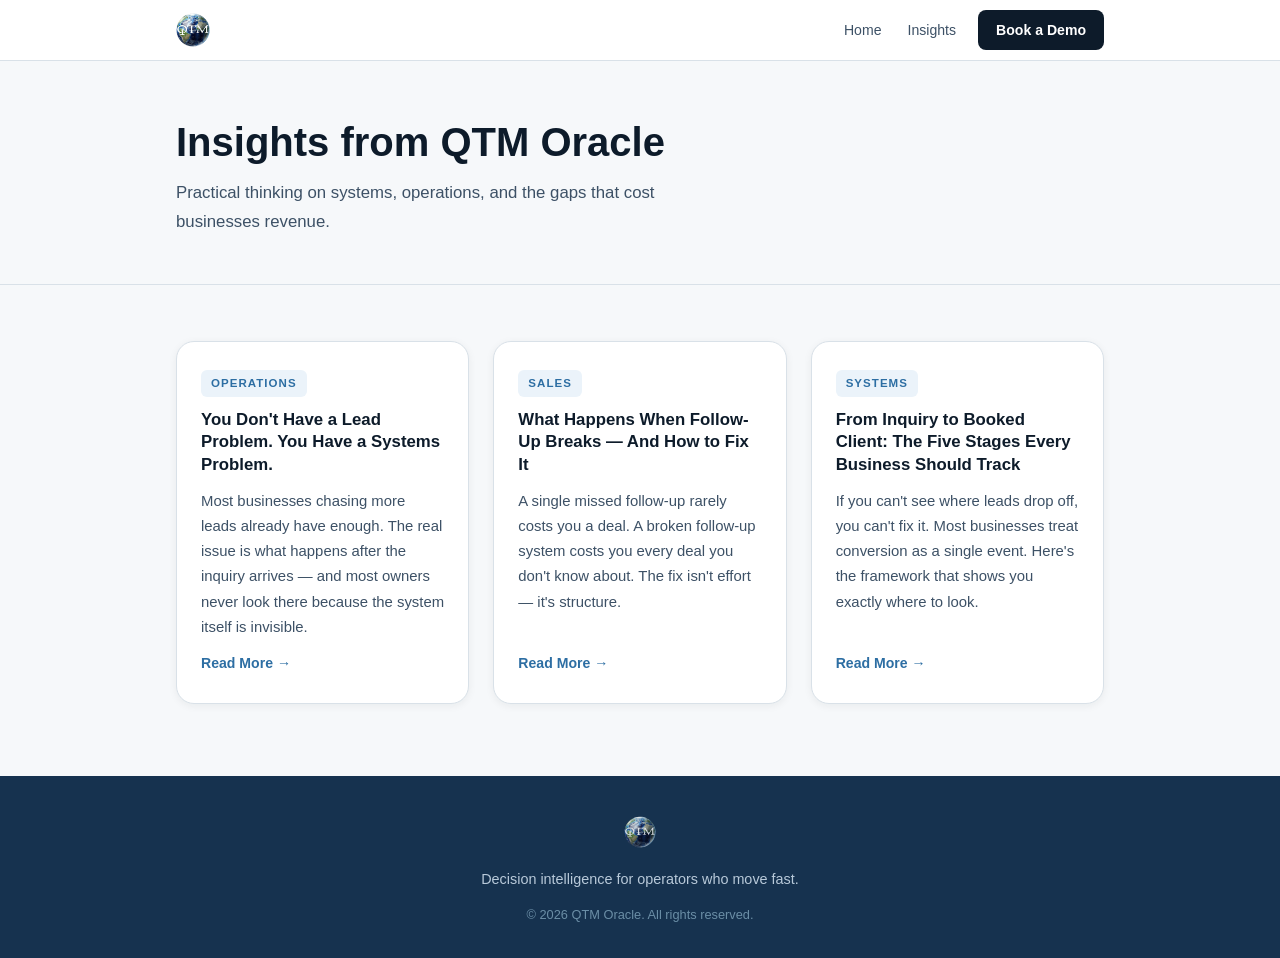
==== blog.html @ 83e41370 "Initial QTM Oracle site" ====
<!DOCTYPE html>
<html lang="en">
<head>
  <meta charset="UTF-8" />
  <meta name="viewport" content="width=device-width, initial-scale=1.0" />
  <title>Insights — QTM Oracle</title>
  <link rel="stylesheet" href="./styles.css" />
</head>
<body>

  <!-- HEADER -->
  <header class="site-header">
    <div class="header-inner">
      <a href="./" class="header-logo-link">
        <img src="./assets/logo.png" alt="QTM Oracle" class="brand-logo" />
      </a>
      <nav class="header-nav">
        <a href="./" class="nav-link">Home</a>
        <a href="./blog.html" class="nav-link">Insights</a>
        <a href="./#booking" class="btn-nav">Book a Demo</a>
      </nav>
    </div>
  </header>

  <!-- PAGE HEADER -->
  <div class="blog-page-header">
    <div class="container">
      <h1>Insights from QTM Oracle</h1>
      <p>Practical thinking on systems, operations, and the gaps that cost businesses revenue.</p>
    </div>
  </div>

  <!-- ARTICLE LIST -->
  <section class="blog-index-section">
    <div class="container">
      <div class="blog-index-grid">

        <article class="blog-card">
          <div class="blog-tag">Operations</div>
          <h3>You Don't Have a Lead Problem. You Have a Systems Problem.</h3>
          <p>Most businesses chasing more leads already have enough. The real issue is what happens after the inquiry arrives — and most owners never look there because the system itself is invisible.</p>
          <a href="./blog/lead-problem-vs-systems-problem.html" class="blog-read-more">Read More &rarr;</a>
        </article>

        <article class="blog-card">
          <div class="blog-tag">Sales</div>
          <h3>What Happens When Follow-Up Breaks — And How to Fix It</h3>
          <p>A single missed follow-up rarely costs you a deal. A broken follow-up system costs you every deal you don't know about. The fix isn't effort — it's structure.</p>
          <a href="./blog/follow-up-breaks-and-how-to-fix-it.html" class="blog-read-more">Read More &rarr;</a>
        </article>

        <article class="blog-card">
          <div class="blog-tag">Systems</div>
          <h3>From Inquiry to Booked Client: The Five Stages Every Business Should Track</h3>
          <p>If you can't see where leads drop off, you can't fix it. Most businesses treat conversion as a single event. Here's the framework that shows you exactly where to look.</p>
          <a href="./blog/inquiry-to-booked-client-five-stages.html" class="blog-read-more">Read More &rarr;</a>
        </article>

      </div>
    </div>
  </section>

  <!-- FOOTER -->
  <footer class="footer">
    <div class="container">
      <img src="./assets/logo.png" alt="QTM Oracle" class="footer-logo" />
      <p class="footer-tagline">Decision intelligence for operators who move fast.</p>
      <p class="footer-copy">&copy; 2026 QTM Oracle. All rights reserved.</p>
    </div>
  </footer>

</body>
</html>
---- styles.css ----
/* ============================================
   QTM ORACLE — STYLES
   Mobile-first, plain CSS
   ============================================ */

/* --- RESET & BASE --- */
*, *::before, *::after {
  box-sizing: border-box;
  margin: 0;
  padding: 0;
}

html {
  scroll-behavior: smooth;
}

body {
  background-color: #F6F8FA;
  color: #0D1B2A;
  font-family: -apple-system, BlinkMacSystemFont, 'Segoe UI', Roboto, 'Helvetica Neue', Arial, sans-serif;
  font-size: 16px;
  line-height: 1.6;
  -webkit-font-smoothing: antialiased;
}

/* --- CONTAINER --- */
.container {
  width: 100%;
  max-width: 680px;
  margin: 0 auto;
  padding: 0 20px;
}

/* --- TYPOGRAPHY --- */
h1, h2, h3 {
  line-height: 1.25;
  font-weight: 700;
}

h1 { font-size: clamp(1.75rem, 5vw, 2.5rem); }
h2 { font-size: clamp(1.4rem, 4vw, 2rem); }
h3 { font-size: 1.1rem; }

p {
  color: #3D5166;
  line-height: 1.7;
}

/* --- BUTTONS --- */
.btn {
  display: block;
  width: 100%;
  padding: 16px 24px;
  min-height: 48px;
  border-radius: 12px;
  font-size: 1rem;
  font-weight: 600;
  text-align: center;
  text-decoration: none;
  cursor: pointer;
  border: none;
  transition: opacity 0.15s ease, transform 0.1s ease;
}

.btn:active {
  transform: scale(0.98);
}

.btn-primary {
  background-color: #0D1B2A;
  color: #FFFFFF;
}

.btn-primary:hover {
  opacity: 0.88;
}

.btn-light {
  background-color: #FFFFFF;
  color: #0D1B2A;
}

.btn-light:hover {
  opacity: 0.9;
}

/* --- SECTION TITLES --- */
.section-title {
  font-size: clamp(1.4rem, 4vw, 1.9rem);
  color: #0D1B2A;
  margin-bottom: 12px;
}

.section-title-light {
  font-size: clamp(1.4rem, 4vw, 1.9rem);
  color: #FFFFFF;
  margin-bottom: 12px;
}

.section-intro {
  color: #3D5166;
  font-size: 1.05rem;
  margin-bottom: 32px;
}

.section-intro-light {
  color: #B8C9D9;
  font-size: 1.05rem;
  margin-bottom: 32px;
}

/* ============================================
   SECTIONS
   ============================================ */

/* 1. SITE HEADER */
.site-header {
  position: sticky;
  top: 0;
  z-index: 100;
  background-color: #FFFFFF;
  border-bottom: 1px solid #D9E1E8;
}

.header-inner {
  max-width: 1040px;
  margin: 0 auto;
  padding: 0 20px;
  display: flex;
  align-items: center;
  justify-content: space-between;
  min-height: 60px;
}

.header-logo-link {
  display: flex;
  align-items: center;
  flex-shrink: 0;
  text-decoration: none;
}

.brand-logo {
  height: 34px;
  width: auto;
}

.header-nav {
  display: flex;
  align-items: center;
  gap: 2px;
}

/* Nav text links — hidden on mobile, shown on tablet+ */
.nav-link {
  display: none;
  font-size: 0.88rem;
  font-weight: 500;
  color: #3D5166;
  text-decoration: none;
  padding: 8px 12px;
  border-radius: 8px;
  transition: color 0.15s ease, background-color 0.15s ease;
  white-space: nowrap;
}

.nav-link:hover {
  color: #0D1B2A;
  background-color: #F0F4F8;
}

/* Header CTA button — always visible */
.btn-nav {
  display: inline-flex;
  align-items: center;
  font-size: 0.88rem;
  font-weight: 600;
  color: #FFFFFF;
  background-color: #0D1B2A;
  text-decoration: none;
  padding: 9px 18px;
  border-radius: 8px;
  min-height: 36px;
  white-space: nowrap;
  transition: opacity 0.15s ease;
  margin-left: 8px;
}

.btn-nav:hover {
  opacity: 0.85;
}

/* Anchor offset — prevent sticky header from covering section titles */
#problem, #system, #offer, #fit, #insights, #booking {
  scroll-margin-top: 68px;
}

/* 2. HERO */
.hero {
  position: relative;
  background-image: url('./assets/qtm-splash.png');
  background-size: cover;
  background-position: center;
  background-repeat: no-repeat;
  padding: 80px 0;
  text-align: center;
}

.hero-overlay {
  position: absolute;
  inset: 0;
  background-color: rgba(8, 16, 26, 0.62);
  z-index: 0;
}

.hero-content {
  position: relative;
  z-index: 1;
}

.hero-eyebrow {
  font-size: 0.85rem;
  font-weight: 600;
  text-transform: uppercase;
  letter-spacing: 0.08em;
  color: #7DBAEE;
  margin-bottom: 16px;
}

.hero-headline {
  color: #FFFFFF;
  margin-bottom: 20px;
}

.hero-sub {
  font-size: 1.1rem;
  color: rgba(255, 255, 255, 0.8);
  margin-bottom: 32px;
  max-width: 560px;
  margin-left: auto;
  margin-right: auto;
}

.hero-footnote {
  font-size: 0.85rem;
  color: rgba(255, 255, 255, 0.45);
  margin-top: 16px;
}

/* Hero CTA button — white fill, dark text for contrast over image */
.btn-hero {
  background-color: #FFFFFF;
  color: #0D1B2A;
}

.btn-hero:hover {
  opacity: 0.9;
}

/* TRUST BAR */
.trust-bar {
  padding: 14px 0;
  border-top: 1px solid #D9E1E8;
  border-bottom: 1px solid #D9E1E8;
  background: #FFFFFF;
  text-align: center;
}

.trust-line {
  font-size: 0.88rem;
  color: #7A94A8;
  margin: 0;
}

/* 3. PROBLEM SECTION */
.problem {
  padding: 56px 0;
}

.card-grid {
  display: flex;
  flex-direction: column;
  gap: 16px;
}

.card {
  background: #FFFFFF;
  border: 1px solid #D9E1E8;
  border-radius: 18px;
  padding: 24px;
  box-shadow: 0 2px 8px rgba(13, 27, 42, 0.06);
}

.card-icon {
  font-size: 1.5rem;
  margin-bottom: 12px;
}

.card h3 {
  color: #0D1B2A;
  margin-bottom: 8px;
}

.card p {
  font-size: 0.95rem;
}

/* 4. SYSTEM FLOW — DARK BAND */
.dark-band {
  background-color: #0D1B2A;
  padding: 56px 0;
}

.flow-pipeline {
  display: flex;
  flex-wrap: wrap;
  align-items: center;
  gap: 8px;
  margin-bottom: 24px;
}

.flow-node {
  background: rgba(255, 255, 255, 0.1);
  border: 1px solid rgba(255, 255, 255, 0.18);
  border-radius: 10px;
  padding: 10px 18px;
  color: #FFFFFF;
  font-size: 0.95rem;
  font-weight: 600;
  white-space: nowrap;
}

.flow-arrow {
  color: #2D6EA3;
  font-size: 1.1rem;
  font-weight: 700;
  line-height: 1;
}

.flow-tagline {
  color: #B8C9D9;
  font-size: 0.95rem;
  line-height: 1.6;
}

/* MID-PAGE SYSTEM ZONE (sections 5–7) */
.system-zone {
  position: relative;
  isolation: isolate;
}

.system-zone::before {
  content: '';
  position: absolute;
  inset: 0;
  background-image: url('./assets/pattern.jpg');
  background-size: cover;
  background-position: center;
  background-repeat: no-repeat;
  opacity: 0.06;
  z-index: -1;
  pointer-events: none;
}

/* 5. WHAT WE INSTALL */
.what-we-install {
  padding: 56px 0;
}

.install-list {
  display: flex;
  flex-direction: column;
  gap: 20px;
}

.install-item {
  display: flex;
  align-items: flex-start;
  gap: 16px;
  background: #FFFFFF;
  border: 1px solid #D9E1E8;
  border-radius: 14px;
  padding: 20px;
  box-shadow: 0 1px 4px rgba(13, 27, 42, 0.05);
}

.install-check {
  flex-shrink: 0;
  width: 28px;
  height: 28px;
  background: #4D7C4A;
  color: #FFFFFF;
  border-radius: 50%;
  display: flex;
  align-items: center;
  justify-content: center;
  font-size: 0.85rem;
  font-weight: 700;
  margin-top: 2px;
}

.install-item strong {
  display: block;
  color: #0D1B2A;
  font-size: 1rem;
  margin-bottom: 4px;
}

.install-item p {
  font-size: 0.93rem;
  margin: 0;
}

/* 6. OFFER / PRICING */
.offer {
  padding: 72px 0 64px;
  background: transparent;
}

.offer .container {
  background: #FFFFFF;
  border: 1px solid #D9E1E8;
  border-radius: 20px;
  box-shadow: 0 4px 24px rgba(13, 27, 42, 0.08);
  padding: 36px 28px;
}

.offer-cards {
  display: flex;
  flex-direction: column;
  gap: 16px;
  margin-bottom: 24px;
}

.offer-card {
  background: #FFFFFF;
  border: 1px solid #D9E1E8;
  border-radius: 20px;
  padding: 28px 24px;
  box-shadow: 0 2px 10px rgba(13, 27, 42, 0.07);
}

.offer-card-accent {
  border-color: #2D6EA3;
  background: #FFFFFF;
}

.offer-badge {
  display: inline-block;
  font-size: 0.75rem;
  font-weight: 700;
  text-transform: uppercase;
  letter-spacing: 0.08em;
  background: #F0F4F8;
  color: #3D5166;
  border-radius: 6px;
  padding: 4px 10px;
  margin-bottom: 12px;
}

.offer-badge-accent {
  background: #2D6EA3;
  color: #FFFFFF;
}

.offer-card h3 {
  color: #0D1B2A;
  font-size: 1.2rem;
  margin-bottom: 10px;
}

.offer-desc {
  font-size: 0.95rem;
  margin-bottom: 16px;
}

.offer-list {
  list-style: none;
  display: flex;
  flex-direction: column;
  gap: 8px;
}

.offer-list li {
  font-size: 0.93rem;
  color: #3D5166;
  padding-left: 20px;
  position: relative;
}

.offer-list li::before {
  content: "–";
  position: absolute;
  left: 0;
  color: #2D6EA3;
  font-weight: 700;
}

.offer-footnote {
  font-size: 0.88rem;
  color: #7A94A8;
  text-align: center;
}

/* 7. WHO THIS IS FOR */
.who-its-for {
  padding: 72px 0 56px;
}

.persona-grid {
  display: flex;
  flex-direction: column;
  gap: 14px;
  margin-bottom: 24px;
}

.persona-card {
  background: #FFFFFF;
  border: 1px solid #D9E1E8;
  border-radius: 14px;
  padding: 20px 24px;
  box-shadow: 0 1px 4px rgba(13, 27, 42, 0.05);
}

.persona-role {
  font-size: 0.8rem;
  font-weight: 700;
  text-transform: uppercase;
  letter-spacing: 0.08em;
  color: #2D6EA3;
  margin-bottom: 8px;
}

.persona-card p {
  font-size: 0.95rem;
}

.not-for {
  background: #F0F4F8;
  border: 1px solid #D9E1E8;
  border-radius: 14px;
  padding: 20px 24px;
}

.not-for p {
  font-size: 0.93rem;
  color: #3D5166;
}

.not-for strong {
  color: #0D1B2A;
}

/* 8. BOOKING */
.booking {
  /* extends .dark-band */
}

.booking-placeholder {
  background: rgba(255, 255, 255, 0.06);
  border: 1px dashed rgba(255, 255, 255, 0.2);
  border-radius: 16px;
  padding: 32px 24px;
  text-align: center;
}

.booking-note {
  color: #B8C9D9;
  font-size: 1rem;
  margin-bottom: 20px;
}

/* 9. FINAL CTA */
.final-cta {
  padding: 64px 0;
  text-align: center;
}

.final-cta .section-intro {
  margin-bottom: 32px;
}

/* 10. FOOTER */
.footer {
  background: #16324F;
  padding: 40px 0 32px;
  text-align: center;
}

.footer-logo {
  height: 32px;
  width: auto;
  margin-bottom: 12px;
  opacity: 0.85;
}

.footer-tagline {
  color: #B8C9D9;
  font-size: 0.9rem;
  margin-bottom: 12px;
}

.footer-copy {
  color: #6B8EA6;
  font-size: 0.8rem;
}

/* BLOG PREVIEW (homepage) */
.blog-preview {
  padding: 72px 0 64px;
}

.blog-grid {
  display: flex;
  flex-direction: column;
  gap: 20px;
  margin-bottom: 36px;
}

.blog-card {
  background: #FFFFFF;
  border: 1px solid #D9E1E8;
  border-radius: 18px;
  padding: 28px 24px;
  box-shadow: 0 2px 8px rgba(13, 27, 42, 0.06);
  display: flex;
  flex-direction: column;
  gap: 12px;
}

.blog-tag {
  display: inline-block;
  font-size: 0.72rem;
  font-weight: 700;
  text-transform: uppercase;
  letter-spacing: 0.09em;
  color: #2D6EA3;
  background: #EBF3FA;
  border-radius: 6px;
  padding: 4px 10px;
  align-self: flex-start;
}

.blog-card h3 {
  color: #0D1B2A;
  font-size: 1.05rem;
  line-height: 1.35;
  margin: 0;
}

.blog-card p {
  font-size: 0.93rem;
  color: #3D5166;
  margin: 0;
  flex: 1;
}

.blog-read-more {
  font-size: 0.88rem;
  font-weight: 600;
  color: #2D6EA3;
  text-decoration: none;
  align-self: flex-start;
}

.blog-read-more:hover {
  text-decoration: underline;
}

.blog-cta-row {
  text-align: center;
}

/* Outlined button variant */
.btn-outline {
  display: inline-block;
  padding: 14px 32px;
  min-height: 48px;
  border-radius: 12px;
  font-size: 1rem;
  font-weight: 600;
  text-align: center;
  text-decoration: none;
  color: #0D1B2A;
  background: transparent;
  border: 2px solid #0D1B2A;
  transition: background-color 0.15s ease, color 0.15s ease;
}

.btn-outline:hover {
  background-color: #0D1B2A;
  color: #FFFFFF;
}

/* BLOG INDEX PAGE */
.blog-page-header {
  padding: 56px 0 48px;
  border-bottom: 1px solid #D9E1E8;
}

.blog-page-header h1 {
  color: #0D1B2A;
  margin-bottom: 12px;
}

.blog-page-header p {
  font-size: 1.05rem;
  max-width: 560px;
}

.blog-index-section {
  padding: 56px 0 72px;
}

.blog-index-grid {
  display: flex;
  flex-direction: column;
  gap: 24px;
}

/* BLOG POST PAGE */
.post-nav {
  padding: 20px 0;
  border-bottom: 1px solid #D9E1E8;
}

.post-back {
  font-size: 0.88rem;
  font-weight: 500;
  color: #3D5166;
  text-decoration: none;
}

.post-back:hover {
  color: #0D1B2A;
}

.post-header {
  padding: 48px 0 36px;
}

.post-tag {
  display: inline-block;
  font-size: 0.72rem;
  font-weight: 700;
  text-transform: uppercase;
  letter-spacing: 0.09em;
  color: #2D6EA3;
  background: #EBF3FA;
  border-radius: 6px;
  padding: 4px 10px;
  margin-bottom: 16px;
}

.post-title {
  color: #0D1B2A;
  font-size: clamp(1.5rem, 4vw, 2.2rem);
  line-height: 1.2;
  margin-bottom: 16px;
}

.post-meta {
  font-size: 0.85rem;
  color: #7A94A8;
}

.post-body {
  padding-bottom: 72px;
  max-width: 640px;
}

.post-body h2 {
  color: #0D1B2A;
  font-size: 1.25rem;
  margin-top: 40px;
  margin-bottom: 12px;
}

.post-body p {
  font-size: 1rem;
  line-height: 1.8;
  color: #3D5166;
  margin-bottom: 20px;
}

.post-body ul {
  margin: 0 0 20px 0;
  padding-left: 20px;
}

.post-body li {
  font-size: 1rem;
  line-height: 1.8;
  color: #3D5166;
  margin-bottom: 8px;
}

.post-body strong {
  color: #0D1B2A;
}

.post-cta-block {
  margin-top: 48px;
  background: #0D1B2A;
  border-radius: 18px;
  padding: 32px 28px;
  text-align: center;
}

.post-cta-block h3 {
  color: #FFFFFF;
  margin-bottom: 10px;
}

.post-cta-block p {
  color: #B8C9D9;
  font-size: 0.95rem;
  margin-bottom: 20px;
}

/* ============================================
   TABLET (min-width: 640px)
   Multi-column layouts, button sizing
   ============================================ */
@media (min-width: 640px) {
  .container {
    padding: 0 32px;
  }

  .header-inner {
    padding: 0 32px;
  }

  .nav-link {
    display: inline-block;
  }

  .btn {
    display: inline-block;
    width: auto;
    padding: 16px 36px;
  }

  /* Hero + final CTA centered buttons */
  .hero .btn,
  .final-cta .btn {
    display: inline-block;
    width: auto;
  }

  /* Two-column offer cards */
  .offer-cards {
    flex-direction: row;
    gap: 16px;
  }

  .offer-card {
    flex: 1;
  }

  /* Two-column persona grid */
  .persona-grid {
    display: grid;
    grid-template-columns: 1fr 1fr;
    gap: 14px;
  }
}

/* ============================================
   DESKTOP (min-width: 900px)
   Wider container, scaled sections
   ============================================ */
@media (min-width: 900px) {
  /* Widen the global content column */
  .container {
    max-width: 1040px;
    padding: 0 56px;
  }

  .header-inner {
    padding: 0 56px;
  }

  /* Hero stays wide naturally — constrain text only */
  .hero {
    padding: 140px 0;
  }

  /* What we install: 2-column grid */
  .install-list {
    display: grid;
    grid-template-columns: 1fr 1fr;
    gap: 20px;
  }

  /* Offer panel: more generous padding at wider scale */
  .offer .container {
    padding: 52px 64px;
  }

  /* Problem cards: 3 columns */
  .card-grid {
    flex-direction: row;
    align-items: stretch;
  }

  .card {
    flex: 1;
  }

  /* Blog preview: 3-column grid */
  .blog-grid {
    display: grid;
    grid-template-columns: repeat(3, 1fr);
    gap: 24px;
  }

  /* Blog index: 3-column grid */
  .blog-index-grid {
    display: grid;
    grid-template-columns: repeat(3, 1fr);
    gap: 24px;
  }
}
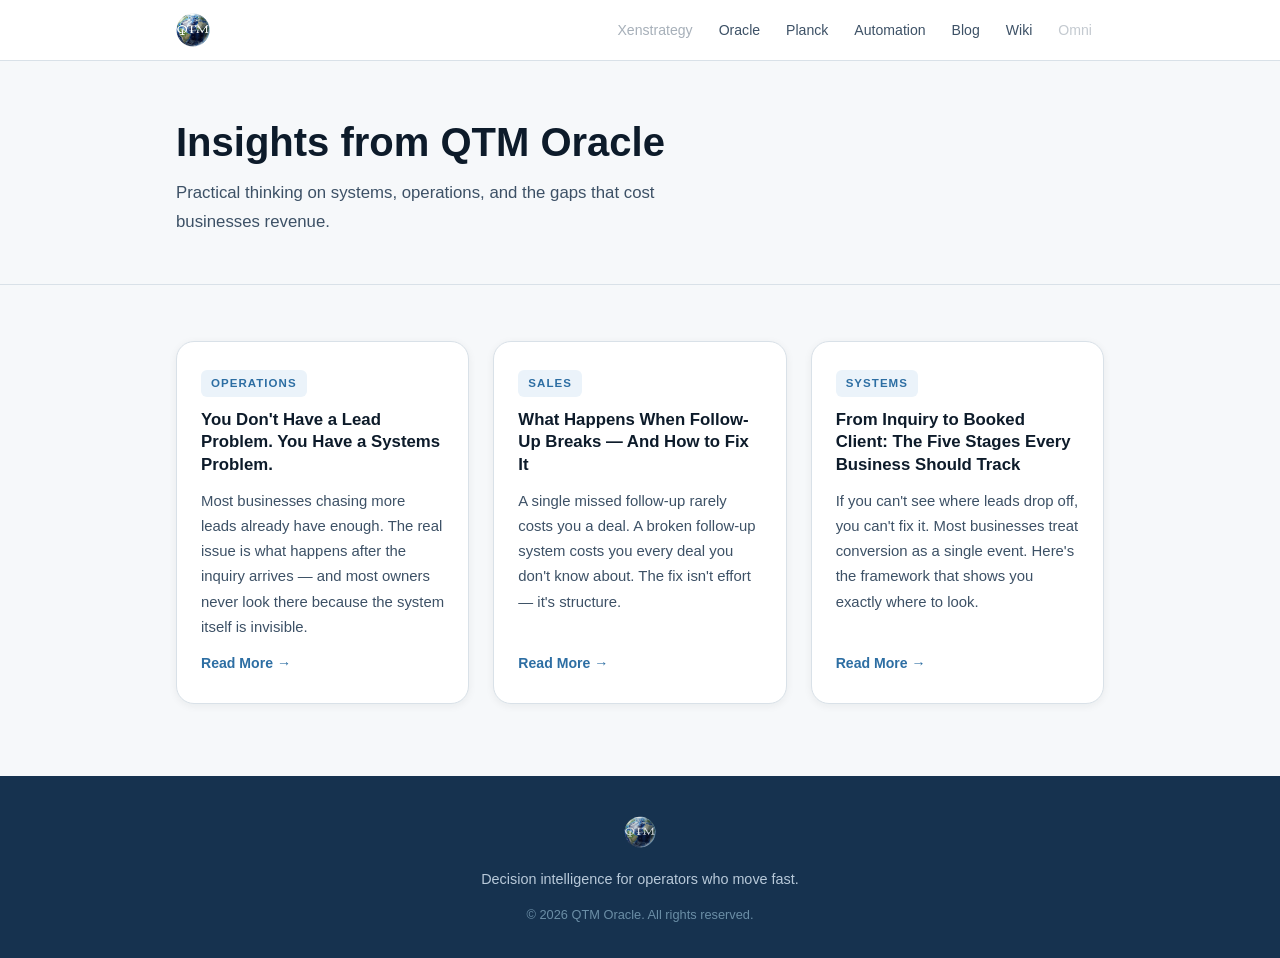
==== commit 6ebf7d06: "nav update" ====
--- a/blog.html
+++ b/blog.html
@@ -15,9 +15,25 @@
         <img src="./assets/logo.png" alt="QTM Oracle" class="brand-logo" />
       </a>
       <nav class="header-nav">
-        <a href="./" class="nav-link">Home</a>
-        <a href="./blog.html" class="nav-link">Insights</a>
-        <a href="./#booking" class="btn-nav">Book a Demo</a>
+        <a href="https://xenstrategy.com" class="nav-link" style="opacity:0.45;">Xenstrategy</a>
+        <a href="https://app.qtmoracle.com" class="nav-link">Oracle</a>
+        <a href="https://planck.qtmoracle.com" class="nav-link">Planck</a>
+        <a href="https://app.qtmoracle.com/automation" class="nav-link">Automation</a>
+        <a href="./blog.html" class="nav-link">Blog</a>
+        <a href="https://wiki.qtmoracle.com" class="nav-link">Wiki</a>
+        <span class="nav-omni">Omni</span>
+        <div class="nav-menu-wrap nav-menu-mobile-only">
+          <button class="nav-menu-btn" aria-label="Menu" aria-expanded="false">&#9776;</button>
+          <div class="nav-dropdown" id="navDropdown">
+            <a href="https://xenstrategy.com" class="nav-dropdown-item" style="opacity:0.6;">Xenstrategy</a>
+            <a href="https://app.qtmoracle.com" class="nav-dropdown-item">Oracle</a>
+            <a href="https://planck.qtmoracle.com" class="nav-dropdown-item">Planck</a>
+            <a href="https://app.qtmoracle.com/automation" class="nav-dropdown-item">Automation</a>
+            <a href="./blog.html" class="nav-dropdown-item">Blog</a>
+            <a href="https://wiki.qtmoracle.com" class="nav-dropdown-item">Wiki</a>
+            <span class="nav-dropdown-item" style="opacity:0.3;cursor:default;pointer-events:none;">Omni</span>
+          </div>
+        </div>
       </nav>
     </div>
   </header>
@@ -69,5 +85,21 @@
     </div>
   </footer>
 
+  <script>
+    var btn = document.querySelector('.nav-menu-btn');
+    var dropdown = document.getElementById('navDropdown');
+    if (btn && dropdown) {
+      btn.addEventListener('click', function(e) {
+        e.stopPropagation();
+        var open = dropdown.classList.toggle('open');
+        btn.setAttribute('aria-expanded', String(open));
+      });
+      document.addEventListener('click', function() {
+        dropdown.classList.remove('open');
+        btn.setAttribute('aria-expanded', 'false');
+      });
+      dropdown.addEventListener('click', function(e) { e.stopPropagation(); });
+    }
+  </script>
 </body>
 </html>
--- a/styles.css
+++ b/styles.css
@@ -921,3 +921,115 @@
     gap: 24px;
   }
 }
+
+/* ============================================
+   HAMBURGER MENU
+   ============================================ */
+.nav-omni {
+  opacity: 0.3;
+  cursor: default;
+  pointer-events: none;
+  font-size: 0.88rem;
+  font-weight: 500;
+  color: #3D5166;
+  padding: 8px 12px;
+}
+
+.nav-menu-wrap {
+  position: relative;
+}
+
+.nav-menu-btn {
+  background: none;
+  border: 1px solid #D9E1E8;
+  border-radius: 6px;
+  padding: 5px 10px;
+  cursor: pointer;
+  font-size: 0.95rem;
+  color: #3D5166;
+  margin-left: 8px;
+  transition: border-color 0.15s ease, background-color 0.15s ease;
+  line-height: 1;
+}
+
+.nav-menu-btn:hover {
+  border-color: #B0BEC8;
+  background-color: #F0F4F8;
+}
+
+.nav-dropdown {
+  display: none;
+  position: absolute;
+  top: calc(100% + 8px);
+  right: 0;
+  background: #FFFFFF;
+  border: 1px solid #D9E1E8;
+  border-radius: 10px;
+  box-shadow: 0 4px 20px rgba(13, 27, 42, 0.13);
+  padding: 6px;
+  min-width: 160px;
+  z-index: 200;
+}
+
+.nav-dropdown.open {
+  display: block;
+}
+
+.nav-dropdown-item {
+  display: block;
+  padding: 8px 12px;
+  font-size: 0.88rem;
+  color: #3D5166;
+  text-decoration: none;
+  border-radius: 6px;
+  transition: background-color 0.1s ease, color 0.1s ease;
+}
+
+.nav-dropdown-item:hover {
+  background-color: #F0F4F8;
+  color: #0D1B2A;
+}
+
+.nav-dropdown-cta {
+  margin-top: 4px;
+  background-color: #0D1B2A;
+  color: #FFFFFF !important;
+  font-weight: 600;
+  text-align: center;
+}
+
+.nav-dropdown-cta:hover {
+  background-color: #1a2f44 !important;
+}
+
+/* Eco section in dropdown — mobile only */
+.nav-dropdown-eco { display: none; }
+
+.nav-dropdown-divider {
+  display: none;
+  border: none;
+  border-top: 1px solid #D9E1E8;
+  margin: 6px 4px;
+}
+
+.nav-dropdown-sec-label {
+  display: none;
+  font-size: 0.72rem;
+  font-weight: 700;
+  text-transform: uppercase;
+  letter-spacing: 0.08em;
+  color: #7A94A8;
+  padding: 4px 12px 2px;
+  margin: 0;
+}
+
+/* Blog mobile hamburger — hidden on desktop */
+.nav-menu-mobile-only { display: none; }
+
+@media (max-width: 639px) {
+  .btn-nav { display: none !important; }
+  .nav-dropdown-eco { display: block; }
+  .nav-dropdown-divider { display: block; }
+  .nav-dropdown-sec-label { display: block; }
+  .nav-menu-mobile-only { display: block !important; }
+}
